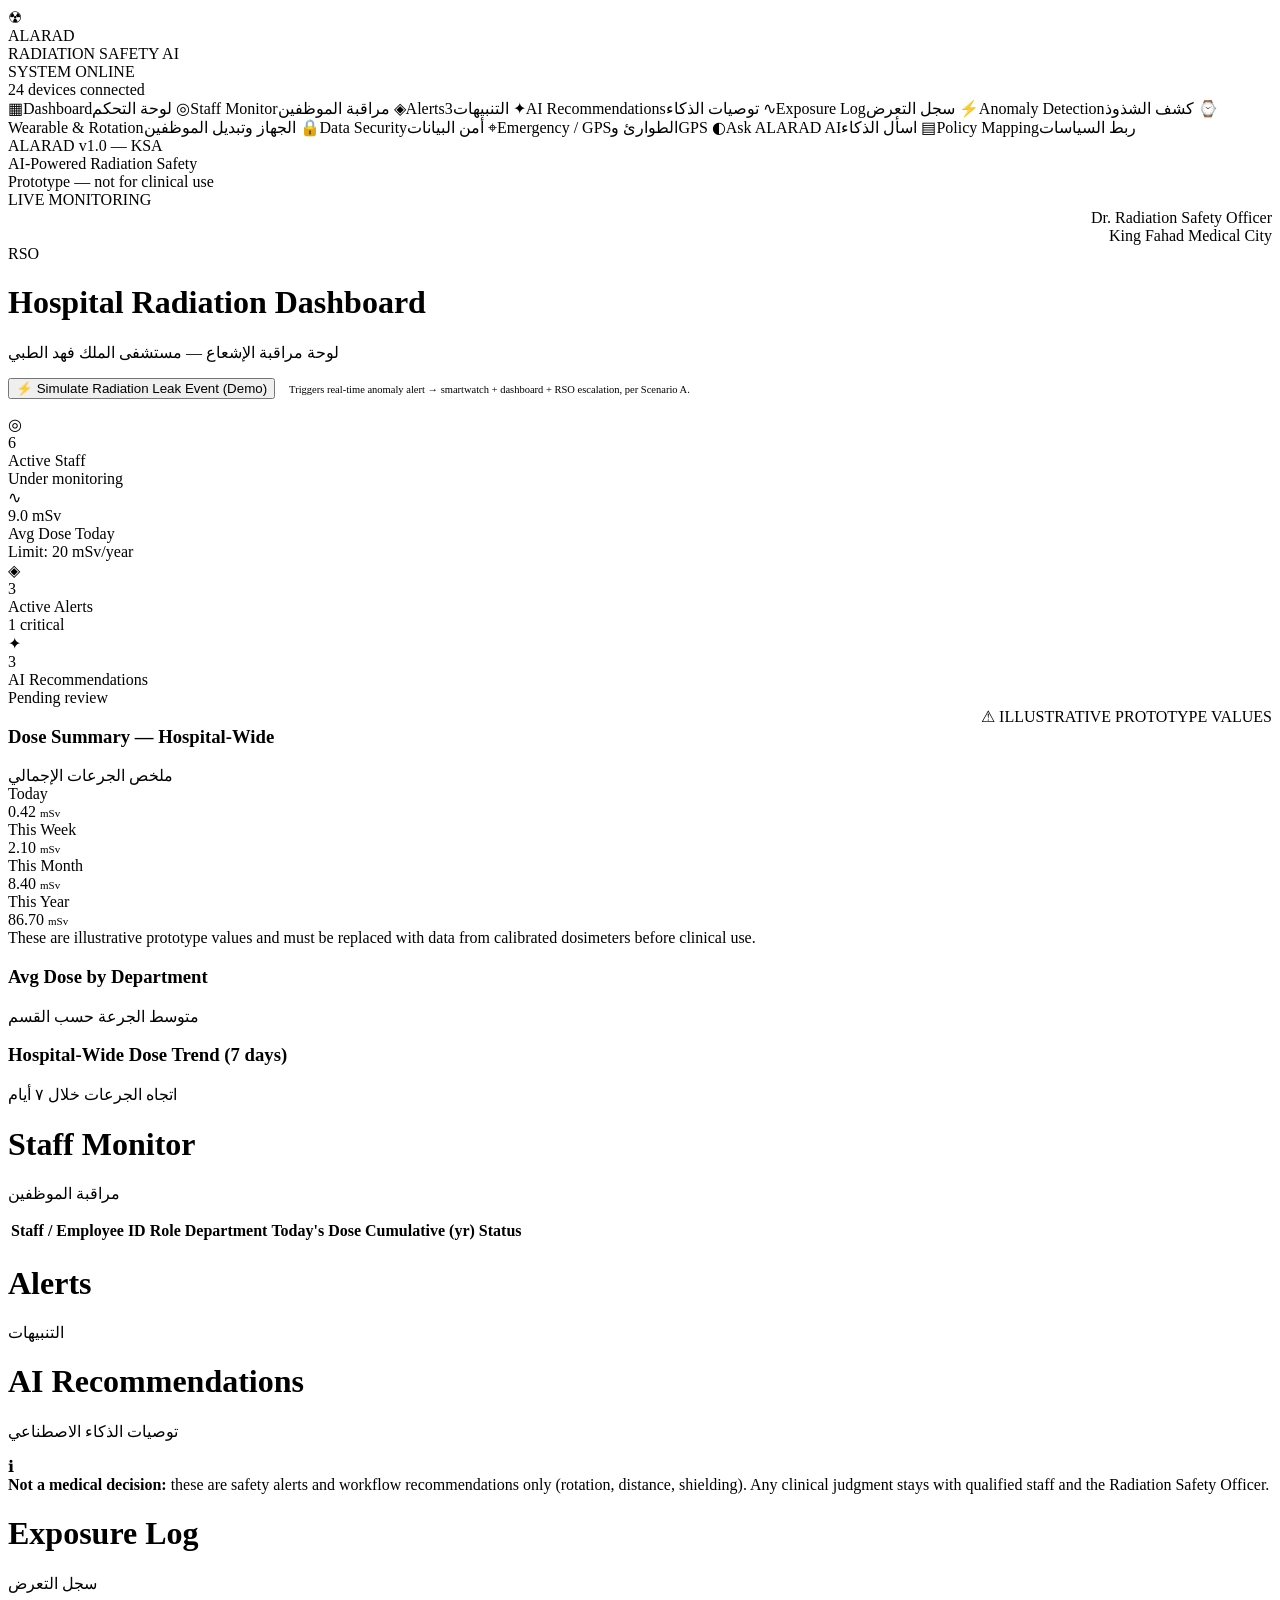
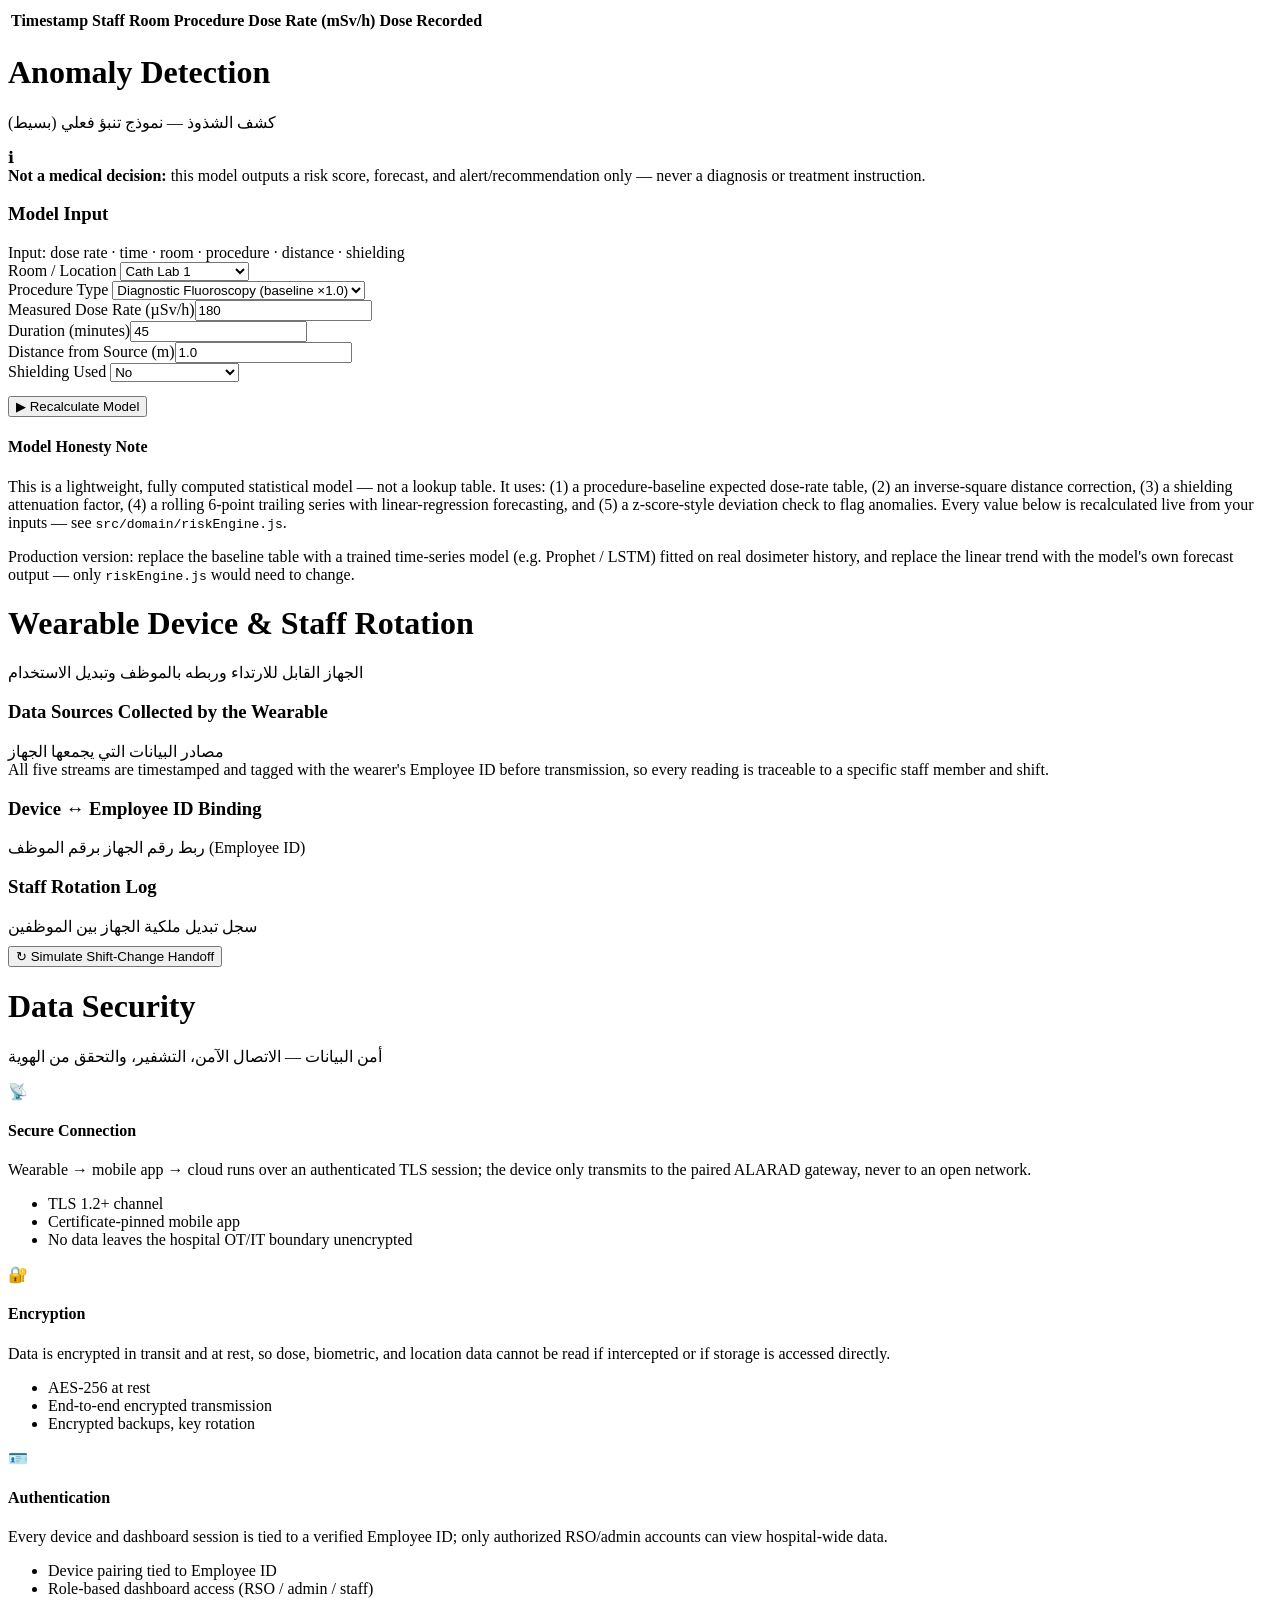
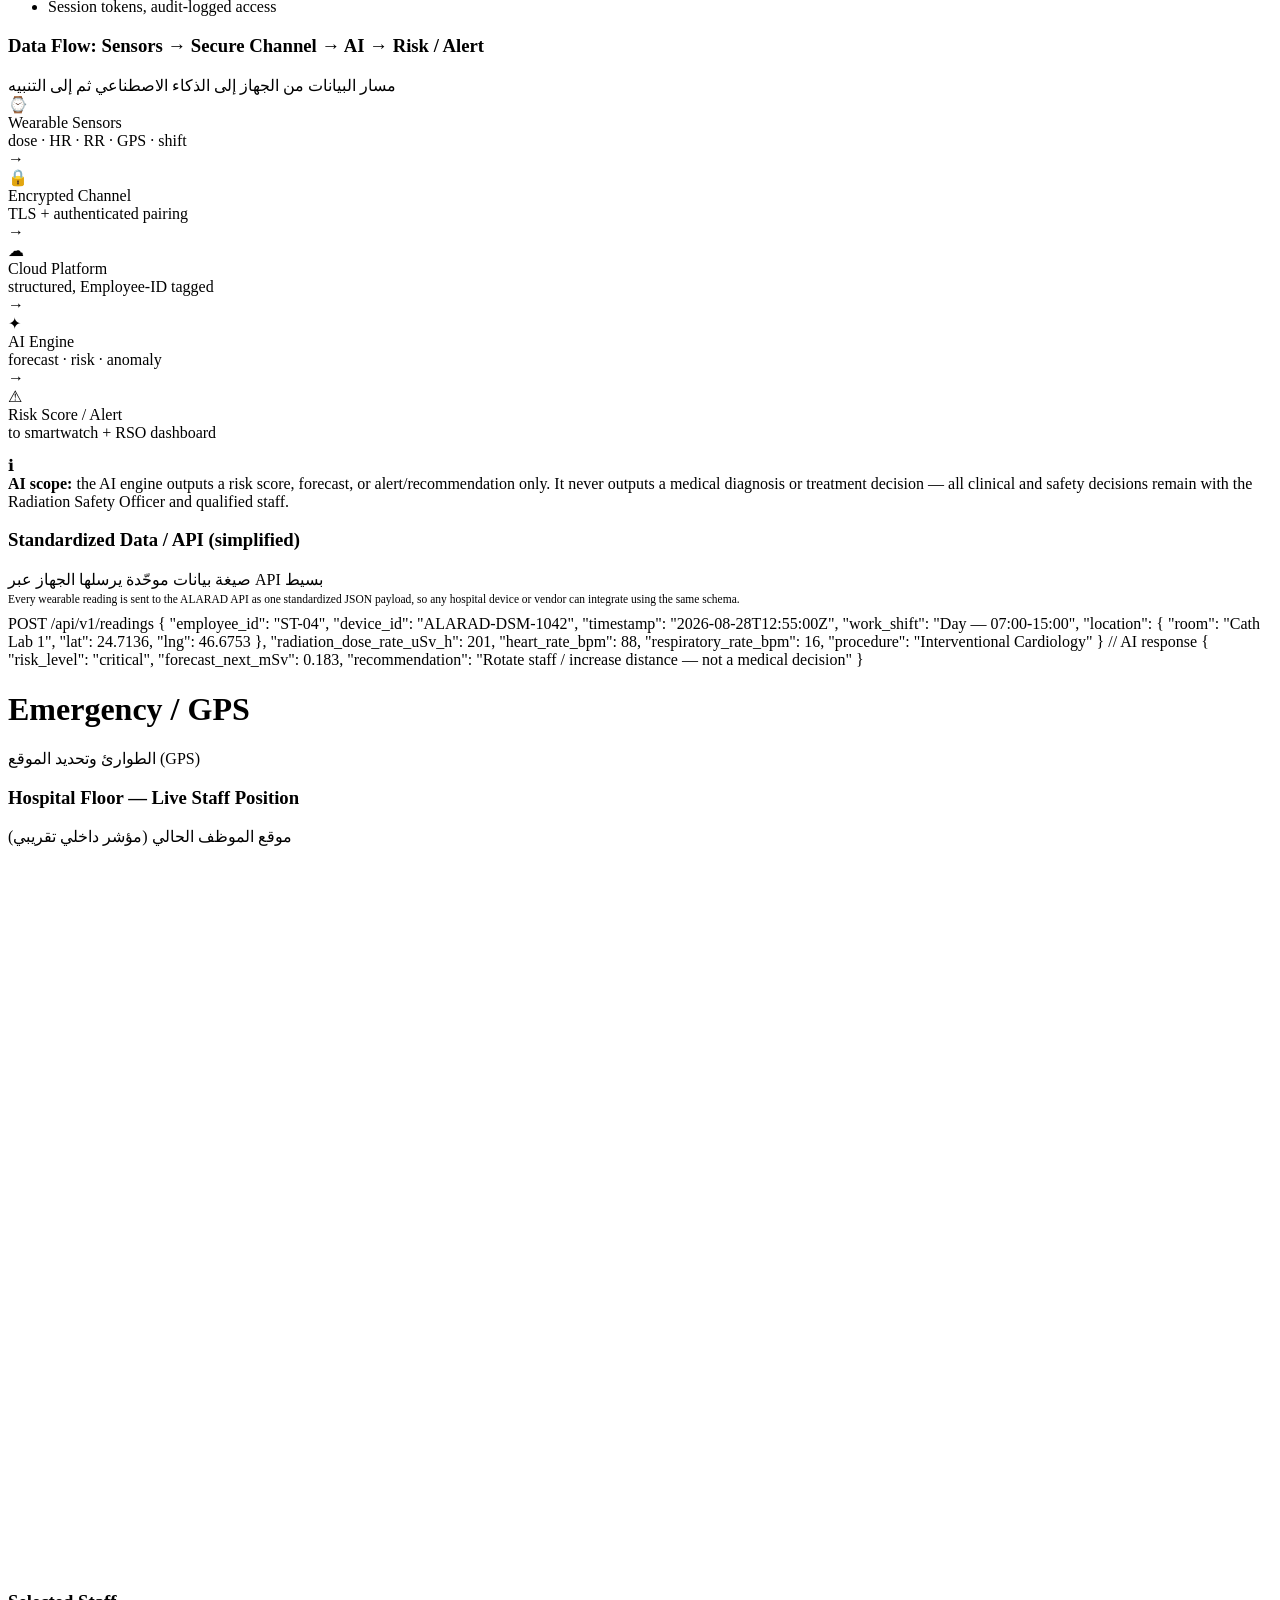
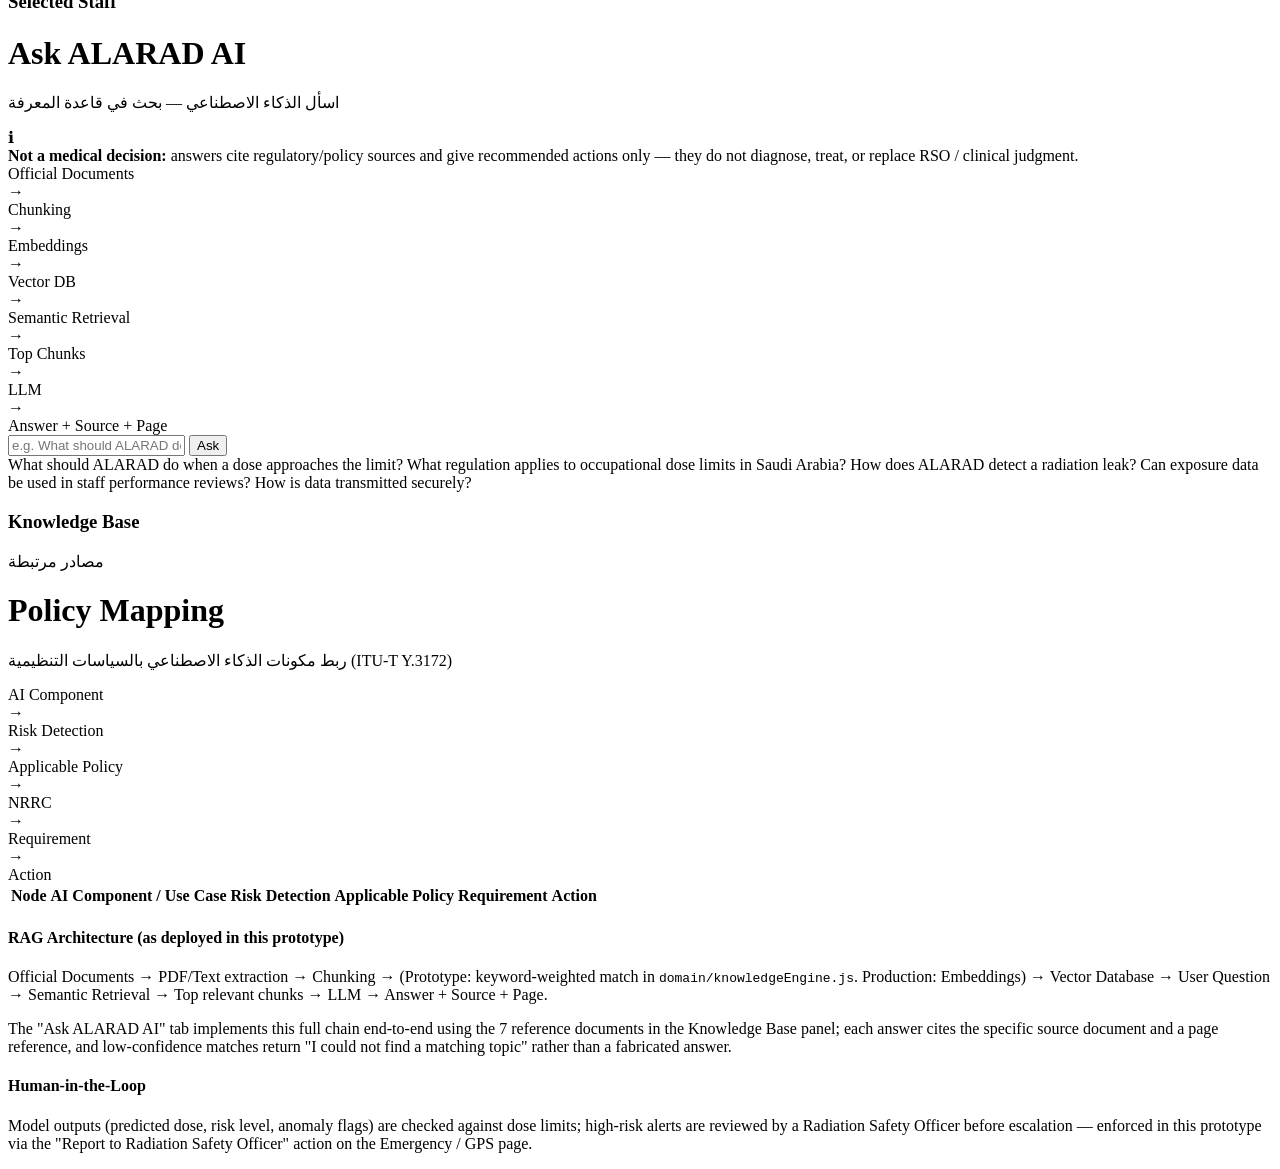
==== index.html @ c3fc40d9 "ALARAD-radiation-safety" ====
<!DOCTYPE html>
<html lang="en">
<head>
<meta charset="UTF-8">
<meta name="viewport" content="width=device-width, initial-scale=1.0">
<title>ALARAD — Radiation Safety AI</title>
<link rel="stylesheet" href="css/styles.css">
</head>
<body>

<div id="toastHost"></div>

<div class="shell">

  <!-- ================= SIDEBAR ================= -->
  <div class="sidebar">
    <div class="brand">
      <div class="brand-badge">☢</div>
      <div>
        <div class="brand-name">ALARAD</div>
        <div class="brand-sub">RADIATION SAFETY AI</div>
      </div>
    </div>

    <div class="status-pill">
      <div><span class="dot"></span><span class="lbl">SYSTEM ONLINE</span></div>
      <div class="sub">24 devices connected</div>
    </div>

    <div class="nav" id="navList">
      <a class="nav-item active" data-view="dashboard"><span class="icon">▦</span><span class="txt">Dashboard<span class="ar">لوحة التحكم</span></span></a>
      <a class="nav-item" data-view="staff"><span class="icon">◎</span><span class="txt">Staff Monitor<span class="ar">مراقبة الموظفين</span></span></a>
      <a class="nav-item" data-view="alerts"><span class="icon">◈</span><span class="txt">Alerts<span class="ar">التنبيهات</span></span><span class="nav-badge" id="alertCountBadge">3</span></a>
      <a class="nav-item" data-view="airec"><span class="icon">✦</span><span class="txt">AI Recommendations<span class="ar">توصيات الذكاء</span></span></a>
      <a class="nav-item" data-view="exposure"><span class="icon">∿</span><span class="txt">Exposure Log<span class="ar">سجل التعرض</span></span></a>
      <a class="nav-item" data-view="anomaly"><span class="icon">⚡</span><span class="txt">Anomaly Detection<span class="ar">كشف الشذوذ</span></span></a>
      <a class="nav-item" data-view="wearable"><span class="icon">⌚</span><span class="txt">Wearable & Rotation<span class="ar">الجهاز وتبديل الموظفين</span></span></a>
      <a class="nav-item" data-view="security"><span class="icon">🔒</span><span class="txt">Data Security<span class="ar">أمن البيانات</span></span></a>
      <a class="nav-item" data-view="emergency"><span class="icon">⌖</span><span class="txt">Emergency / GPS<span class="ar">الطوارئ وGPS</span></span></a>
      <a class="nav-item" data-view="askai"><span class="icon">◐</span><span class="txt">Ask ALARAD AI<span class="ar">اسأل الذكاء</span></span></a>
      <a class="nav-item" data-view="policy"><span class="icon">▤</span><span class="txt">Policy Mapping<span class="ar">ربط السياسات</span></span></a>
    </div>

    <div class="sidebar-foot">ALARAD v1.0 — KSA<br>AI-Powered Radiation Safety<br>Prototype — not for clinical use</div>
  </div>

  <!-- ================= MAIN ================= -->
  <div class="main">
    <div class="topbar">
      <div class="live-pill"><span class="bar"></span><span class="bar"></span><span class="bar"></span> LIVE MONITORING</div>
      <div class="profile">
        <div style="text-align:right;">
          <div class="name">Dr. Radiation Safety Officer</div>
          <div class="role">King Fahad Medical City</div>
        </div>
        <div class="avatar">RSO</div>
      </div>
    </div>

    <!-- ============ DASHBOARD ============ -->
    <div class="view active" id="view-dashboard">
      <h1 class="page-title">Hospital Radiation Dashboard</h1>
      <p class="page-sub ar">لوحة مراقبة الإشعاع — مستشفى الملك فهد الطبي</p>

      <div class="crit-banner" id="critBanner" style="display:none;">
        <span class="ico">⚠</span>
        <div><b id="critCount">11</b> staff at critical exposure level — <span class="ar" style="direction:rtl">حرج مستوى في موظف</span> — Immediate action required.</div>
        <div class="spacer"></div>
        <button class="btn red sm" data-action="view-all-alerts">View All</button>
      </div>

      <div style="margin-bottom:16px;">
        <button class="btn red" data-action="simulate-leak">⚡ Simulate Radiation Leak Event (Demo)</button>
        <span style="color:var(--muted2);font-size:10.5px;margin-left:10px;">Triggers real-time anomaly alert → smartwatch + dashboard + RSO escalation, per Scenario A.</span>
      </div>

      <div class="grid4">
        <div class="card kpi"><div class="icon blue">◎</div><div class="val" id="kpiStaff">6</div><div class="lbl">Active Staff</div><div class="sub">Under monitoring</div></div>
        <div class="card kpi"><div class="icon green">∿</div><div class="val" id="kpiDose">9.0 mSv</div><div class="lbl">Avg Dose Today</div><div class="sub">Limit: 20 mSv/year</div></div>
        <div class="card kpi"><div class="icon red">◈</div><div class="val" id="kpiAlerts">3</div><div class="lbl">Active Alerts</div><div class="sub" id="kpiAlertsSub">1 critical</div></div>
        <div class="card kpi"><div class="icon purple">✦</div><div class="val">3</div><div class="lbl">AI Recommendations</div><div class="sub">Pending review</div></div>
      </div>

      <div class="grid2">
        <div class="card">
          <div style="display:flex;justify-content:space-between;align-items:flex-start;">
            <div><h3>Dose Summary — Hospital-Wide</h3><div class="ar-title">ملخص الجرعات الإجمالي</div></div>
            <span class="tag-warn">⚠ ILLUSTRATIVE PROTOTYPE VALUES</span>
          </div>
          <div class="dose-row">
            <div class="dose-cell"><div class="k">Today</div><div class="v">0.42 <small style="font-size:11px;">mSv</small></div></div>
            <div class="dose-cell"><div class="k">This Week</div><div class="v">2.10 <small style="font-size:11px;">mSv</small></div></div>
            <div class="dose-cell"><div class="k">This Month</div><div class="v">8.40 <small style="font-size:11px;">mSv</small></div></div>
            <div class="dose-cell hi"><div class="k">This Year</div><div class="v">86.70 <small style="font-size:11px;">mSv</small></div></div>
          </div>
          <div class="foot-note">These are illustrative prototype values and must be replaced with data from calibrated dosimeters before clinical use.</div>
        </div>

        <div class="card">
          <h3>Avg Dose by Department</h3>
          <div class="ar-title">متوسط الجرعة حسب القسم</div>
          <div id="deptBars"></div>
        </div>
      </div>

      <div class="card" style="margin-top:14px;">
        <h3>Hospital-Wide Dose Trend (7 days)</h3>
        <div class="ar-title">اتجاه الجرعات خلال ٧ أيام</div>
        <div class="trend-wrap" id="trendBars" style="margin-bottom:14px;"></div>
      </div>
    </div>

    <!-- ============ STAFF MONITOR ============ -->
    <div class="view" id="view-staff">
      <h1 class="page-title">Staff Monitor</h1>
      <p class="page-sub ar">مراقبة الموظفين</p>
      <div class="card">
        <table>
          <thead><tr><th>Staff / Employee ID</th><th>Role</th><th>Department</th><th>Today's Dose</th><th>Cumulative (yr)</th><th>Status</th><th></th></tr></thead>
          <tbody id="staffTable"></tbody>
        </table>
      </div>
    </div>

    <!-- ============ ALERTS ============ -->
    <div class="view" id="view-alerts">
      <h1 class="page-title">Alerts</h1>
      <p class="page-sub ar">التنبيهات</p>
      <div id="alertsList"></div>
    </div>

    <!-- ============ AI RECOMMENDATIONS ============ -->
    <div class="view" id="view-airec">
      <h1 class="page-title">AI Recommendations</h1>
      <p class="page-sub ar">توصيات الذكاء الاصطناعي</p>
      <div class="ai-disclaimer"><span class="ico">ℹ</span><div><b>Not a medical decision:</b> these are safety alerts and workflow recommendations only (rotation, distance, shielding). Any clinical judgment stays with qualified staff and the Radiation Safety Officer.</div></div>
      <div id="recList"></div>
    </div>

    <!-- ============ EXPOSURE LOG ============ -->
    <div class="view" id="view-exposure">
      <h1 class="page-title">Exposure Log</h1>
      <p class="page-sub ar">سجل التعرض</p>
      <div class="card">
        <table>
          <thead><tr><th>Timestamp</th><th>Staff</th><th>Room</th><th>Procedure</th><th>Dose Rate (mSv/h)</th><th>Dose Recorded</th></tr></thead>
          <tbody id="expTable"></tbody>
        </table>
      </div>
    </div>

    <!-- ============ ANOMALY DETECTION ============ -->
    <div class="view" id="view-anomaly">
      <h1 class="page-title">Anomaly Detection</h1>
      <p class="page-sub ar">كشف الشذوذ — نموذج تنبؤ فعلي (بسيط)</p>
      <div class="ai-disclaimer"><span class="ico">ℹ</span><div><b>Not a medical decision:</b> this model outputs a risk score, forecast, and alert/recommendation only — never a diagnosis or treatment instruction.</div></div>

      <div class="grid2">
        <div class="card">
          <h3>Model Input</h3>
          <div class="ar-title">Input: dose rate · time · room · procedure · distance · shielding</div>
          <div class="form-grid">
            <div class="field"><label>Room / Location</label>
              <select id="inRoom"><option>Cath Lab 1</option><option>Cath Lab 2</option><option>Fluoroscopy Suite</option><option>Nuclear Medicine</option><option>CT Suite</option></select>
            </div>
            <div class="field"><label>Procedure Type</label>
              <select id="inProc"><option value="1.0">Diagnostic Fluoroscopy (baseline ×1.0)</option><option value="1.8">Interventional Cardiology (×1.8)</option><option value="1.4">Cath Lab Angiography (×1.4)</option><option value="0.6">Nuclear Medicine Scan (×0.6)</option></select>
            </div>
            <div class="field"><label>Measured Dose Rate (µSv/h)</label><input type="number" id="inRate" value="180" min="0"></div>
            <div class="field"><label>Duration (minutes)</label><input type="number" id="inDur" value="45" min="1"></div>
            <div class="field"><label>Distance from Source (m)</label><input type="number" id="inDist" value="1.0" min="0.2" step="0.1"></div>
            <div class="field"><label>Shielding Used</label>
              <select id="inShield"><option value="1">No</option><option value="0.4">Lead apron</option><option value="0.15">Mobile lead shield</option></select>
            </div>
          </div>
          <button class="btn solid" style="margin-top:14px;" data-action="run-anomaly">▶ Recalculate Model</button>
          <div id="anomalyResult"></div>
        </div>

        <div class="card honest-box">
          <h4>Model Honesty Note</h4>
          <p>This is a lightweight, fully computed statistical model — not a lookup table. It uses: (1) a procedure-baseline expected dose-rate table, (2) an inverse-square distance correction, (3) a shielding attenuation factor, (4) a rolling 6-point trailing series with linear-regression forecasting, and (5) a z-score-style deviation check to flag anomalies. Every value below is recalculated live from your inputs — see <code>src/domain/riskEngine.js</code>.</p>
          <p>Production version: replace the baseline table with a trained time-series model (e.g. Prophet / LSTM) fitted on real dosimeter history, and replace the linear trend with the model's own forecast output — only <code>riskEngine.js</code> would need to change.</p>
        </div>
      </div>
    </div>

    <!-- ============ WEARABLE & ROTATION ============ -->
    <div class="view" id="view-wearable">
      <h1 class="page-title">Wearable Device & Staff Rotation</h1>
      <p class="page-sub ar">الجهاز القابل للارتداء وربطه بالموظف وتبديل الاستخدام</p>

      <div class="card" style="margin-bottom:14px;">
        <h3>Data Sources Collected by the Wearable</h3>
        <div class="ar-title">مصادر البيانات التي يجمعها الجهاز</div>
        <div class="sensor-grid" id="sensorGrid"></div>
        <div class="foot-note">All five streams are timestamped and tagged with the wearer's Employee ID before transmission, so every reading is traceable to a specific staff member and shift.</div>
      </div>

      <div class="grid2">
        <div class="card">
          <h3>Device ↔ Employee ID Binding</h3>
          <div class="ar-title">ربط رقم الجهاز برقم الموظف (Employee ID)</div>
          <div id="deviceBindings"></div>
        </div>
        <div class="card">
          <h3>Staff Rotation Log</h3>
          <div class="ar-title">سجل تبديل ملكية الجهاز بين الموظفين</div>
          <div class="rotation-log" id="rotationLog"></div>
          <button class="btn sm" style="margin-top:10px;" data-action="rotate-device">↻ Simulate Shift-Change Handoff</button>
        </div>
      </div>
    </div>

    <!-- ============ DATA SECURITY ============ -->
    <div class="view" id="view-security">
      <h1 class="page-title">Data Security</h1>
      <p class="page-sub ar">أمن البيانات — الاتصال الآمن، التشفير، والتحقق من الهوية</p>

      <div class="sec-grid" style="margin-bottom:14px;">
        <div class="sec-card">
          <div class="sec-ico">📡</div>
          <h4>Secure Connection</h4>
          <p>Wearable → mobile app → cloud runs over an authenticated TLS session; the device only transmits to the paired ALARAD gateway, never to an open network.</p>
          <ul class="sec-list"><li>TLS 1.2+ channel</li><li>Certificate-pinned mobile app</li><li>No data leaves the hospital OT/IT boundary unencrypted</li></ul>
        </div>
        <div class="sec-card">
          <div class="sec-ico">🔐</div>
          <h4>Encryption</h4>
          <p>Data is encrypted in transit and at rest, so dose, biometric, and location data cannot be read if intercepted or if storage is accessed directly.</p>
          <ul class="sec-list"><li>AES-256 at rest</li><li>End-to-end encrypted transmission</li><li>Encrypted backups, key rotation</li></ul>
        </div>
        <div class="sec-card">
          <div class="sec-ico">🪪</div>
          <h4>Authentication</h4>
          <p>Every device and dashboard session is tied to a verified Employee ID; only authorized RSO/admin accounts can view hospital-wide data.</p>
          <ul class="sec-list"><li>Device pairing tied to Employee ID</li><li>Role-based dashboard access (RSO / admin / staff)</li><li>Session tokens, audit-logged access</li></ul>
        </div>
      </div>

      <div class="card" style="margin-bottom:14px;">
        <h3>Data Flow: Sensors → Secure Channel → AI → Risk / Alert</h3>
        <div class="ar-title">مسار البيانات من الجهاز إلى الذكاء الاصطناعي ثم إلى التنبيه</div>
        <div class="flow-diagram">
          <div class="flow-box"><div class="fi">⌚</div><div class="ft">Wearable Sensors</div><div class="fs">dose · HR · RR · GPS · shift</div></div>
          <div class="flow-arrow2">→</div>
          <div class="flow-box"><div class="fi">🔒</div><div class="ft">Encrypted Channel</div><div class="fs">TLS + authenticated pairing</div></div>
          <div class="flow-arrow2">→</div>
          <div class="flow-box"><div class="fi">☁</div><div class="ft">Cloud Platform</div><div class="fs">structured, Employee-ID tagged</div></div>
          <div class="flow-arrow2">→</div>
          <div class="flow-box"><div class="fi">✦</div><div class="ft">AI Engine</div><div class="fs">forecast · risk · anomaly</div></div>
          <div class="flow-arrow2">→</div>
          <div class="flow-box risk"><div class="fi">⚠</div><div class="ft">Risk Score / Alert</div><div class="fs">to smartwatch + RSO dashboard</div></div>
        </div>
        <div class="ai-disclaimer" style="margin-top:14px;">
          <span class="ico">ℹ</span>
          <div><b>AI scope:</b> the AI engine outputs a risk score, forecast, or alert/recommendation only. It never outputs a medical diagnosis or treatment decision — all clinical and safety decisions remain with the Radiation Safety Officer and qualified staff.</div>
        </div>
      </div>

      <div class="card">
        <h3>Standardized Data / API (simplified)</h3>
        <div class="ar-title">صيغة بيانات موحّدة يرسلها الجهاز عبر API بسيط</div>
        <p style="color:var(--muted);font-size:11.5px;margin:4px 0 10px;">Every wearable reading is sent to the ALARAD API as one standardized JSON payload, so any hospital device or vendor can integrate using the same schema.</p>
        <div class="code-block">POST /api/v1/readings
<span class="c">{</span>
  <span class="k">"employee_id"</span>: <span class="s">"ST-04"</span>,
  <span class="k">"device_id"</span>: <span class="s">"ALARAD-DSM-1042"</span>,
  <span class="k">"timestamp"</span>: <span class="s">"2026-08-28T12:55:00Z"</span>,
  <span class="k">"work_shift"</span>: <span class="s">"Day — 07:00-15:00"</span>,
  <span class="k">"location"</span>: <span class="c">{ "room": "Cath Lab 1", "lat": 24.7136, "lng": 46.6753 }</span>,
  <span class="k">"radiation_dose_rate_uSv_h"</span>: <span class="c">201</span>,
  <span class="k">"heart_rate_bpm"</span>: <span class="c">88</span>,
  <span class="k">"respiratory_rate_bpm"</span>: <span class="c">16</span>,
  <span class="k">"procedure"</span>: <span class="s">"Interventional Cardiology"</span>
<span class="c">}</span>

<span class="c">// AI response</span>
<span class="c">{</span>
  <span class="k">"risk_level"</span>: <span class="s">"critical"</span>,
  <span class="k">"forecast_next_mSv"</span>: <span class="c">0.183</span>,
  <span class="k">"recommendation"</span>: <span class="s">"Rotate staff / increase distance — not a medical decision"</span>
<span class="c">}</span></div>
      </div>
    </div>

    <!-- ============ EMERGENCY / GPS ============ -->
    <div class="view" id="view-emergency">
      <h1 class="page-title">Emergency / GPS</h1>
      <p class="page-sub ar">الطوارئ وتحديد الموقع (GPS)</p>

      <div class="floor-wrap">
        <div class="card">
          <h3>Hospital Floor — Live Staff Position</h3>
          <div class="ar-title">موقع الموظف الحالي (مؤشر داخلي تقريبي)</div>
          <svg id="floorMap" class="floor-map" viewBox="0 0 560 320"></svg>
        </div>
        <div class="card">
          <h3>Selected Staff</h3>
          <div class="staff-info" id="staffInfoPanel"></div>
          <div class="staff-list-mini" id="staffMiniList"></div>
        </div>
      </div>
    </div>

    <!-- ============ ASK ALARAD AI ============ -->
    <div class="view" id="view-askai">
      <h1 class="page-title">Ask ALARAD AI</h1>
      <p class="page-sub ar">اسأل الذكاء الاصطناعي — بحث في قاعدة المعرفة</p>
      <div class="ai-disclaimer"><span class="ico">ℹ</span><div><b>Not a medical decision:</b> answers cite regulatory/policy sources and give recommended actions only — they do not diagnose, treat, or replace RSO / clinical judgment.</div></div>

      <div class="pipeline" id="pipelineTrace">
        <div class="pipe-step" data-p="1">Official Documents</div><div class="pipe-arrow">→</div>
        <div class="pipe-step" data-p="2">Chunking</div><div class="pipe-arrow">→</div>
        <div class="pipe-step" data-p="3">Embeddings</div><div class="pipe-arrow">→</div>
        <div class="pipe-step" data-p="4">Vector DB</div><div class="pipe-arrow">→</div>
        <div class="pipe-step" data-p="5">Semantic Retrieval</div><div class="pipe-arrow">→</div>
        <div class="pipe-step" data-p="6">Top Chunks</div><div class="pipe-arrow">→</div>
        <div class="pipe-step" data-p="7">LLM</div><div class="pipe-arrow">→</div>
        <div class="pipe-step" data-p="8">Answer + Source + Page</div>
      </div>

      <div class="chat-wrap">
        <div class="card">
          <div class="qbox">
            <input id="aiQuestion" placeholder="e.g. What should ALARAD do when an occupational dose approaches the applicable limit?">
            <button class="btn solid" data-action="ask-ai">Ask</button>
          </div>
          <div class="chips">
            <span class="chip" data-action="ask-preset">What should ALARAD do when a dose approaches the limit?</span>
            <span class="chip" data-action="ask-preset">What regulation applies to occupational dose limits in Saudi Arabia?</span>
            <span class="chip" data-action="ask-preset">How does ALARAD detect a radiation leak?</span>
            <span class="chip" data-action="ask-preset">Can exposure data be used in staff performance reviews?</span>
            <span class="chip" data-action="ask-preset">How is data transmitted securely?</span>
          </div>
          <div id="aiAnswerArea"></div>
        </div>

        <div class="card">
          <h3>Knowledge Base</h3>
          <div class="ar-title">مصادر مرتبطة</div>
          <div class="kb-list" id="kbList"></div>
        </div>
      </div>
    </div>

    <!-- ============ POLICY MAPPING ============ -->
    <div class="view" id="view-policy">
      <h1 class="page-title">Policy Mapping</h1>
      <p class="page-sub ar">ربط مكونات الذكاء الاصطناعي بالسياسات التنظيمية (ITU-T Y.3172)</p>

      <div class="card" style="margin-bottom:16px;">
        <div class="flowbar">
          <div class="flow-node hl">AI Component</div><div class="flow-sep">→</div>
          <div class="flow-node">Risk Detection</div><div class="flow-sep">→</div>
          <div class="flow-node">Applicable Policy</div><div class="flow-sep">→</div>
          <div class="flow-node">NRRC</div><div class="flow-sep">→</div>
          <div class="flow-node">Requirement</div><div class="flow-sep">→</div>
          <div class="flow-node">Action</div>
        </div>
        <table>
          <thead><tr><th>Node</th><th>AI Component / Use Case</th><th>Risk Detection</th><th>Applicable Policy</th><th>Requirement</th><th>Action</th></tr></thead>
          <tbody id="policyTable"></tbody>
        </table>
      </div>

      <div class="two-col-note">
        <div class="card honest-box">
          <h4>RAG Architecture (as deployed in this prototype)</h4>
          <p>Official Documents → PDF/Text extraction → Chunking → (Prototype: keyword-weighted match in <code>domain/knowledgeEngine.js</code>. Production: Embeddings) → Vector Database → User Question → Semantic Retrieval → Top relevant chunks → LLM → Answer + Source + Page.</p>
          <p>The "Ask ALARAD AI" tab implements this full chain end-to-end using the 7 reference documents in the Knowledge Base panel; each answer cites the specific source document and a page reference, and low-confidence matches return "I could not find a matching topic" rather than a fabricated answer.</p>
        </div>
        <div class="card honest-box">
          <h4>Human-in-the-Loop</h4>
          <p>Model outputs (predicted dose, risk level, anomaly flags) are checked against dose limits; high-risk alerts are reviewed by a Radiation Safety Officer before escalation — enforced in this prototype via the "Report to Radiation Safety Officer" action on the Emergency / GPS page.</p>
        </div>
      </div>
    </div>

  </div>
</div>

<script type="module" src="src/presentation/main.js"></script>
</body>
</html>
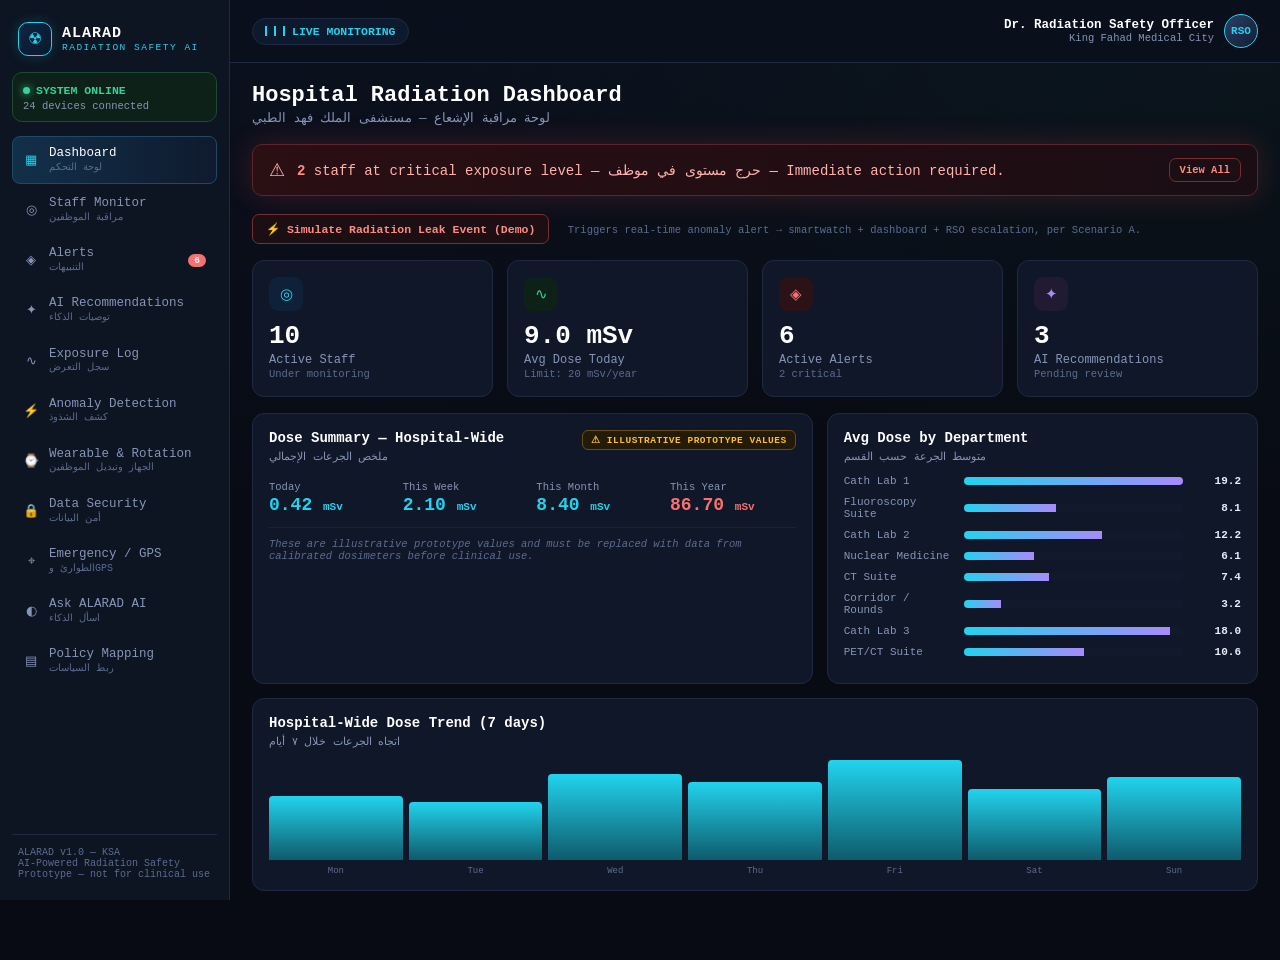
==== commit b16502ef: "Sync prototype roster and dashboard logic with approved version Bring the modular codebase in line w" ====
--- a/index.html
+++ b/index.html
@@ -64,7 +64,7 @@
 
       <div class="crit-banner" id="critBanner" style="display:none;">
         <span class="ico">⚠</span>
-        <div><b id="critCount">11</b> staff at critical exposure level — <span class="ar" style="direction:rtl">حرج مستوى في موظف</span> — Immediate action required.</div>
+        <div><b id="critCount">0</b> staff at critical exposure level — <span class="ar" style="direction:rtl">حرج مستوى في موظف</span> — Immediate action required.</div>
         <div class="spacer"></div>
         <button class="btn red sm" data-action="view-all-alerts">View All</button>
       </div>
@@ -75,7 +75,7 @@
       </div>
 
       <div class="grid4">
-        <div class="card kpi"><div class="icon blue">◎</div><div class="val" id="kpiStaff">6</div><div class="lbl">Active Staff</div><div class="sub">Under monitoring</div></div>
+        <div class="card kpi"><div class="icon blue">◎</div><div class="val" id="kpiStaff">–</div><div class="lbl">Active Staff</div><div class="sub">Under monitoring</div></div>
         <div class="card kpi"><div class="icon green">∿</div><div class="val" id="kpiDose">9.0 mSv</div><div class="lbl">Avg Dose Today</div><div class="sub">Limit: 20 mSv/year</div></div>
         <div class="card kpi"><div class="icon red">◈</div><div class="val" id="kpiAlerts">3</div><div class="lbl">Active Alerts</div><div class="sub" id="kpiAlertsSub">1 critical</div></div>
         <div class="card kpi"><div class="icon purple">✦</div><div class="val">3</div><div class="lbl">AI Recommendations</div><div class="sub">Pending review</div></div>
@@ -161,7 +161,7 @@
           <div class="ar-title">Input: dose rate · time · room · procedure · distance · shielding</div>
           <div class="form-grid">
             <div class="field"><label>Room / Location</label>
-              <select id="inRoom"><option>Cath Lab 1</option><option>Cath Lab 2</option><option>Fluoroscopy Suite</option><option>Nuclear Medicine</option><option>CT Suite</option></select>
+              <select id="inRoom"><option>Cath Lab 1</option><option>Cath Lab 2</option><option>Cath Lab 3</option><option>Fluoroscopy Suite</option><option>Nuclear Medicine</option><option>PET/CT Suite</option><option>CT Suite</option></select>
             </div>
             <div class="field"><label>Procedure Type</label>
               <select id="inProc"><option value="1.0">Diagnostic Fluoroscopy (baseline ×1.0)</option><option value="1.8">Interventional Cardiology (×1.8)</option><option value="1.4">Cath Lab Angiography (×1.4)</option><option value="0.6">Nuclear Medicine Scan (×0.6)</option></select>
--- a/css/styles.css
+++ b/css/styles.css
@@ -0,0 +1,383 @@
+@import url('https://fonts.googleapis.com/css2?family=JetBrains+Mono:wght@400;500;600;700;800&family=Tajawal:wght@400;500;700&display=swap');
+
+:root{
+  --bg:#080b14;
+  --bg2:#0c1120;
+  --panel:#101728;
+  --panel2:#0d1422;
+  --border:#1f2a42;
+  --border-soft:#182238;
+  --cyan:#22d3ee;
+  --green:#34d399;
+  --red:#f87171;
+  --red-glow:#ef444433;
+  --amber:#fbbf24;
+  --purple:#a78bfa;
+  --text:#e7edf9;
+  --muted:#8695b7;
+  --muted2:#5c6c8f;
+  --mono:'JetBrains Mono', ui-monospace, monospace;
+  --ar:'Tajawal', var(--mono);
+}
+*{box-sizing:border-box;}
+html,body{margin:0;padding:0;}
+body{
+  background:
+    radial-gradient(1200px 600px at 15% -10%, #14213a55, transparent),
+    radial-gradient(900px 500px at 100% 0%, #0f2a2c55, transparent),
+    var(--bg);
+  color:var(--text);
+  font-family:var(--mono);
+  font-size:14px;
+  min-height:100vh;
+}
+.ar{font-family:var(--ar);}
+::selection{background:var(--cyan);color:#001018;}
+a{color:var(--cyan);}
+button{font-family:inherit;cursor:pointer;}
+
+/* ===== Shell ===== */
+.shell{display:flex;min-height:100vh;}
+
+/* ===== Sidebar ===== */
+.sidebar{
+  width:230px;flex:none;
+  background:var(--panel2);
+  border-right:1px solid var(--border);
+  display:flex;flex-direction:column;
+  padding:16px 12px;
+  position:sticky;top:0;height:100vh;overflow-y:auto;
+}
+.brand{display:flex;align-items:center;gap:10px;padding:6px 6px 16px;}
+.brand-badge{
+  width:34px;height:34px;border-radius:10px;
+  background:linear-gradient(135deg,#0e2540,#0a1930);
+  border:1px solid var(--cyan);
+  display:flex;align-items:center;justify-content:center;
+  color:var(--cyan);font-size:16px;
+  box-shadow:0 0 14px #22d3ee33;
+}
+.brand-name{font-weight:800;letter-spacing:1px;font-size:15px;color:#fff;}
+.brand-sub{font-size:9.5px;color:var(--cyan);letter-spacing:1.5px;}
+.status-pill{
+  background:#0d2118;border:1px solid #1c4a33;border-radius:10px;
+  padding:9px 10px;margin-bottom:14px;
+}
+.status-pill .dot{width:7px;height:7px;border-radius:50%;background:var(--green);display:inline-block;box-shadow:0 0 8px var(--green);margin-right:6px;animation:pulse 2s infinite;}
+.status-pill .lbl{color:var(--green);font-weight:700;font-size:11.5px;}
+.status-pill .sub{color:var(--muted);font-size:10.5px;margin-top:2px;}
+@keyframes pulse{0%,100%{opacity:1;}50%{opacity:.35;}}
+
+.nav{display:flex;flex-direction:column;gap:2px;flex:1;}
+.nav-item{
+  display:flex;align-items:center;gap:10px;
+  padding:9px 10px;border-radius:8px;
+  color:var(--muted);text-decoration:none;
+  border:1px solid transparent;
+  font-size:12.5px;
+  transition:.15s;position:relative;
+}
+.nav-item .icon{width:16px;text-align:center;font-size:13px;}
+.nav-item .txt{display:flex;flex-direction:column;line-height:1.25;}
+.nav-item .txt .ar{font-size:10px;color:var(--muted2);}
+.nav-item:hover{background:#0f1a2e;color:var(--text);}
+.nav-item.active{
+  background:linear-gradient(90deg,#123049,#0f1a2e);
+  border-color:#1e4a6a;color:#fff;
+}
+.nav-item.active .icon{color:var(--cyan);}
+.nav-badge{
+  margin-left:auto;background:var(--red);color:#fff;
+  font-size:9.5px;font-weight:700;border-radius:8px;
+  padding:1px 6px;
+}
+.sidebar-foot{padding:12px 6px 4px;color:var(--muted2);font-size:10px;border-top:1px solid var(--border);margin-top:8px;}
+
+/* ===== Main ===== */
+.main{flex:1;min-width:0;display:flex;flex-direction:column;}
+.topbar{
+  display:flex;align-items:center;justify-content:space-between;
+  padding:14px 22px;border-bottom:1px solid var(--border);
+  background:#0a0f1cdd;backdrop-filter:blur(6px);
+  position:sticky;top:0;z-index:20;
+}
+.live-pill{
+  display:flex;align-items:center;gap:7px;
+  background:#0d1a2e;border:1px solid var(--border);
+  padding:6px 12px;border-radius:20px;color:var(--cyan);font-size:11.5px;font-weight:600;
+}
+.live-pill .bar{width:2px;height:10px;background:var(--cyan);display:inline-block;animation:eq 1s infinite ease-in-out;}
+.live-pill .bar:nth-child(2){animation-delay:.2s;}
+.live-pill .bar:nth-child(3){animation-delay:.4s;}
+@keyframes eq{0%,100%{height:5px;}50%{height:12px;}}
+.profile{display:flex;align-items:center;gap:10px;}
+.profile .name{font-size:12.5px;font-weight:700;color:#fff;}
+.profile .role{font-size:10.5px;color:var(--muted);}
+.profile .avatar{
+  width:34px;height:34px;border-radius:50%;
+  background:linear-gradient(135deg,#2b3f66,#141d33);
+  border:1px solid var(--cyan);
+  display:flex;align-items:center;justify-content:center;font-size:11px;font-weight:700;color:var(--cyan);
+}
+
+.view{display:none;padding:20px 22px 60px;animation:fade .25s ease;}
+.view.active{display:block;}
+@keyframes fade{from{opacity:0;transform:translateY(4px);}to{opacity:1;transform:none;}}
+
+.page-title{font-size:22px;font-weight:800;color:#fff;margin:0 0 2px;}
+.page-sub{color:var(--muted);font-size:12.5px;margin:0 0 18px;}
+
+/* ===== Alert banner ===== */
+.crit-banner{
+  display:flex;align-items:center;gap:12px;
+  background:linear-gradient(90deg,#2a0f13,#1a0d14);
+  border:1px solid #5c2430;color:#ffb3ae;
+  padding:13px 16px;border-radius:10px;margin-bottom:18px;
+  box-shadow:0 0 30px var(--red-glow);
+}
+.crit-banner .ico{font-size:18px;}
+.crit-banner b{color:#ff8a83;}
+.crit-banner .spacer{flex:1;}
+.btn{
+  border:1px solid var(--border);background:#101a2e;color:var(--text);
+  padding:7px 13px;border-radius:7px;font-size:11.5px;font-weight:600;
+}
+.btn:hover{border-color:var(--cyan);color:var(--cyan);}
+.btn.red{border-color:#7a2e33;color:#ff8a83;background:#1c0f13;}
+.btn.red:hover{background:#2a1216;}
+.btn.solid{background:var(--cyan);color:#001018;border-color:var(--cyan);}
+.btn.solid:hover{filter:brightness(1.1);}
+.btn.green{background:var(--green);color:#001a10;border-color:var(--green);}
+.btn.ghost{background:transparent;}
+.btn.sm{padding:5px 10px;font-size:10.5px;}
+
+/* ===== Grid / cards ===== */
+.grid4{display:grid;grid-template-columns:repeat(4,1fr);gap:14px;margin-bottom:16px;}
+.grid2{display:grid;grid-template-columns:1.3fr 1fr;gap:14px;}
+@media(max-width:1100px){.grid4{grid-template-columns:repeat(2,1fr);}.grid2{grid-template-columns:1fr;}}
+.card{
+  background:var(--panel);border:1px solid var(--border);
+  border-radius:12px;padding:16px;
+}
+.kpi .icon{
+  width:34px;height:34px;border-radius:9px;display:flex;align-items:center;justify-content:center;
+  font-size:15px;margin-bottom:10px;
+}
+.kpi .val{font-size:26px;font-weight:800;color:#fff;}
+.kpi .lbl{font-size:12px;color:var(--muted);margin-top:2px;}
+.kpi .sub{font-size:10.5px;color:var(--muted2);margin-top:1px;}
+.icon.blue{background:#0e2138;color:var(--cyan);}
+.icon.green{background:#0d2118;color:var(--green);}
+.icon.red{background:#2a1216;color:var(--red);}
+.icon.purple{background:#201a33;color:var(--purple);}
+
+.card h3{margin:0 0 4px;font-size:14px;color:#fff;}
+.card .ar-title{font-size:11px;color:var(--muted);margin-bottom:12px;}
+.tag-warn{
+  background:#241a08;border:1px solid #6a4d13;color:var(--amber);
+  font-size:9.5px;font-weight:700;padding:3px 8px;border-radius:6px;letter-spacing:.5px;
+}
+.dose-row{display:flex;justify-content:space-between;gap:8px;margin-top:6px;}
+.dose-cell{flex:1;}
+.dose-cell .k{font-size:10.5px;color:var(--muted);}
+.dose-cell .v{font-size:18px;font-weight:800;color:var(--cyan);margin-top:2px;}
+.dose-cell.hi .v{color:var(--red);}
+.foot-note{font-size:10.5px;color:var(--muted2);font-style:italic;margin-top:12px;border-top:1px solid var(--border-soft);padding-top:10px;}
+
+/* trend viz */
+.trend-wrap{display:flex;align-items:flex-end;gap:6px;height:100px;margin-top:6px;}
+.trend-bar{flex:1;background:linear-gradient(180deg,#22d3ee,#0e5b6b);border-radius:4px 4px 0 0;position:relative;min-height:4px;}
+.trend-bar span{position:absolute;bottom:-16px;left:0;right:0;text-align:center;font-size:9px;color:var(--muted2);}
+.dept-row{display:flex;align-items:center;gap:10px;margin-bottom:9px;}
+.dept-row .name{width:110px;font-size:11px;color:var(--muted);flex:none;}
+.dept-bar-bg{flex:1;height:8px;background:#111a2c;border-radius:5px;overflow:hidden;}
+.dept-bar{height:100%;background:linear-gradient(90deg,#22d3ee,#a78bfa);}
+.dept-row .num{width:48px;text-align:right;font-size:11px;color:var(--text);font-weight:700;}
+
+/* tables */
+table{width:100%;border-collapse:collapse;font-size:12px;}
+th{text-align:left;color:var(--muted);font-weight:600;font-size:10.5px;text-transform:uppercase;letter-spacing:.5px;padding:8px 10px;border-bottom:1px solid var(--border);}
+td{padding:10px;border-bottom:1px solid var(--border-soft);color:var(--text);}
+tr:hover td{background:#0d1526;}
+.badge{padding:3px 9px;border-radius:20px;font-size:10px;font-weight:700;letter-spacing:.3px;display:inline-block;}
+.badge.normal{background:#0d2118;color:var(--green);border:1px solid #1c4a33;}
+.badge.elevated{background:#241a08;color:var(--amber);border:1px solid #6a4d13;}
+.badge.critical{background:#2a1216;color:var(--red);border:1px solid #6a2530;}
+
+/* Alerts list */
+.alert-item{display:flex;gap:12px;padding:13px;border:1px solid var(--border);border-radius:10px;margin-bottom:10px;background:var(--panel);}
+.alert-item.critical{border-color:#5c2430;background:#180d10;}
+.alert-item .dot2{width:9px;height:9px;border-radius:50%;margin-top:4px;flex:none;}
+.alert-item.critical .dot2{background:var(--red);box-shadow:0 0 8px var(--red);}
+.alert-item.warning .dot2{background:var(--amber);}
+.alert-item.info .dot2{background:var(--cyan);}
+.alert-item .body{flex:1;}
+.alert-item .title{font-weight:700;color:#fff;font-size:12.5px;}
+.alert-item .meta{font-size:10.5px;color:var(--muted);margin-top:2px;}
+.alert-item .actions{display:flex;gap:6px;margin-top:8px;}
+
+/* toast */
+#toastHost{position:fixed;top:16px;right:16px;z-index:999;display:flex;flex-direction:column;gap:10px;max-width:320px;}
+.toast{
+  background:#0e1626;border:1px solid var(--cyan);border-radius:10px;padding:12px 14px;
+  box-shadow:0 8px 30px #000a, 0 0 20px #22d3ee2e;
+  animation:slidein .25s ease;font-size:12px;
+}
+.toast.crit{border-color:var(--red);box-shadow:0 8px 30px #000a,0 0 20px #f8717133;}
+.toast .t-title{font-weight:800;color:#fff;font-size:12px;margin-bottom:2px;}
+.toast .t-body{color:var(--muted);font-size:11px;}
+@keyframes slidein{from{opacity:0;transform:translateX(20px);}to{opacity:1;transform:none;}}
+
+/* Emergency / GPS */
+.floor-wrap{display:grid;grid-template-columns:1.4fr 1fr;gap:14px;}
+@media(max-width:1000px){.floor-wrap{grid-template-columns:1fr;}}
+.floor-map{width:100%;height:auto;background:#0a1020;border-radius:10px;border:1px solid var(--border);}
+.room-lbl{fill:var(--muted2);font-size:9px;font-family:var(--mono);}
+.room-rect{fill:#0d1526;stroke:#1c2740;stroke-width:1;}
+.staff-dot{cursor:pointer;}
+.staff-dot circle{transition:.15s;}
+.staff-dot:hover circle{r:8;}
+.staff-info{margin-top:10px;}
+.staff-list-mini{display:flex;flex-direction:column;gap:8px;margin-top:10px;}
+.staff-mini-row{
+  display:flex;align-items:center;gap:8px;padding:8px 10px;border:1px solid var(--border);border-radius:8px;cursor:pointer;
+}
+.staff-mini-row:hover{border-color:var(--cyan);}
+.staff-mini-row.sel{border-color:var(--cyan);background:#0d1a2c;}
+.staff-mini-row .sdot{width:8px;height:8px;border-radius:50%;flex:none;}
+.staff-mini-row .sname{font-size:11.5px;font-weight:700;color:#fff;flex:1;}
+.staff-mini-row .sroom{font-size:10px;color:var(--muted);}
+
+/* Ask AI */
+.chat-wrap{display:grid;grid-template-columns:1fr 260px;gap:14px;}
+@media(max-width:1000px){.chat-wrap{grid-template-columns:1fr;}}
+.pipeline{display:flex;flex-wrap:wrap;gap:6px;margin-bottom:16px;}
+.pipe-step{
+  background:#0d1526;border:1px solid var(--border);border-radius:7px;
+  padding:6px 10px;font-size:10px;color:var(--muted2);display:flex;align-items:center;gap:6px;
+}
+.pipe-step.lit{border-color:var(--cyan);color:var(--cyan);background:#0e2233;box-shadow:0 0 10px #22d3ee22;}
+.pipe-arrow{color:var(--muted2);font-size:11px;align-self:center;}
+.qbox{display:flex;gap:8px;}
+.qbox input{
+  flex:1;background:#0a1020;border:1px solid var(--border);border-radius:8px;color:var(--text);
+  padding:12px 14px;font-family:var(--mono);font-size:13px;
+}
+.qbox input:focus{outline:none;border-color:var(--cyan);}
+.chips{display:flex;flex-wrap:wrap;gap:7px;margin:12px 0 4px;}
+.chip{
+  background:#0d1526;border:1px solid var(--border);color:var(--muted);
+  padding:6px 11px;border-radius:16px;font-size:10.5px;
+}
+.chip:hover{border-color:var(--cyan);color:var(--cyan);}
+.answer-card{margin-top:16px;}
+.answer-card .ai-lbl{color:var(--cyan);font-weight:800;font-size:11px;letter-spacing:.5px;margin-bottom:6px;}
+.answer-card .ai-text{color:var(--text);font-size:13px;line-height:1.6;margin-bottom:14px;}
+.meta-grid{display:grid;grid-template-columns:1fr 1fr;gap:10px;}
+.meta-box{background:#0a1020;border:1px solid var(--border-soft);border-radius:8px;padding:10px 12px;}
+.meta-box .k{font-size:9.5px;color:var(--muted2);text-transform:uppercase;letter-spacing:.5px;margin-bottom:3px;}
+.meta-box .v{font-size:12px;color:var(--text);font-weight:600;}
+.meta-box.action .v{color:var(--amber);}
+.meta-box a.v{color:var(--cyan);text-decoration:none;}
+.meta-box a.v:hover{text-decoration:underline;}
+.kb-list{display:flex;flex-direction:column;gap:7px;margin-top:8px;}
+.kb-tag{font-size:10.5px;color:var(--muted);padding:6px 8px;border:1px solid var(--border-soft);border-radius:6px;}
+
+/* Anomaly detection form */
+.form-grid{display:grid;grid-template-columns:1fr 1fr;gap:12px;}
+.field label{display:block;font-size:10.5px;color:var(--muted);margin-bottom:5px;}
+.field select,.field input[type=number]{
+  width:100%;background:#0a1020;border:1px solid var(--border);border-radius:7px;color:var(--text);
+  padding:9px 10px;font-family:var(--mono);font-size:12.5px;
+}
+.field select:focus,.field input:focus{outline:none;border-color:var(--cyan);}
+.result-box{margin-top:16px;padding:14px;border-radius:10px;border:1px solid var(--border);background:#0a1020;}
+.result-box.risk-low{border-color:#1c4a33;}
+.result-box.risk-med{border-color:#6a4d13;}
+.result-box.risk-high{border-color:#6a2530;}
+.risk-badge{display:inline-block;padding:4px 12px;border-radius:20px;font-weight:800;font-size:11px;letter-spacing:.5px;}
+.risk-badge.low{background:#0d2118;color:var(--green);}
+.risk-badge.med{background:#241a08;color:var(--amber);}
+.risk-badge.high{background:#2a1216;color:var(--red);}
+.calc-line{font-size:11px;color:var(--muted);margin:4px 0;font-family:var(--mono);}
+.calc-line b{color:var(--text);}
+.spark{margin-top:10px;}
+
+/* policy mapping */
+.flowbar{display:flex;align-items:center;gap:8px;flex-wrap:wrap;margin-bottom:20px;}
+.flow-node{
+  background:#0d1526;border:1px solid var(--border);border-radius:8px;padding:9px 13px;font-size:11px;color:var(--text);font-weight:700;
+}
+.flow-node.hl{border-color:var(--cyan);color:var(--cyan);}
+.flow-sep{color:var(--muted2);}
+.node-code{
+  display:inline-block;width:26px;height:26px;border-radius:6px;background:#0e2138;color:var(--cyan);
+  text-align:center;line-height:26px;font-weight:800;font-size:11px;margin-right:8px;
+}
+
+.two-col-note{display:grid;grid-template-columns:1fr 1fr;gap:14px;margin-top:18px;}
+@media(max-width:1000px){.two-col-note{grid-template-columns:1fr;}}
+.honest-box{border-left:3px solid var(--purple);}
+.honest-box h4{margin:0 0 8px;color:var(--purple);font-size:12.5px;}
+.honest-box p{font-size:11.5px;color:var(--muted);line-height:1.6;margin:0 0 8px;}
+
+.rtl{direction:rtl;text-align:right;}
+
+/* ===== AI disclaimer ===== */
+.ai-disclaimer{
+  display:flex;gap:10px;align-items:flex-start;
+  background:#0d1a2e;border:1px solid #2a3a5c;border-left:3px solid var(--cyan);
+  border-radius:8px;padding:11px 14px;margin-bottom:16px;font-size:11.5px;color:var(--muted);
+}
+.ai-disclaimer b{color:var(--cyan);}
+.ai-disclaimer .ico{font-size:15px;flex:none;}
+
+/* ===== Wearable / sensors ===== */
+.sensor-grid{display:grid;grid-template-columns:repeat(5,1fr);gap:10px;margin:10px 0 4px;}
+@media(max-width:1100px){.sensor-grid{grid-template-columns:repeat(2,1fr);}}
+.sensor-card{background:#0a1020;border:1px solid var(--border);border-radius:9px;padding:11px;text-align:center;}
+.sensor-card .sic{font-size:18px;margin-bottom:4px;}
+.sensor-card .sname{font-size:10.5px;color:var(--muted);}
+.sensor-card .sval{font-size:15px;font-weight:800;color:#fff;margin-top:3px;}
+.sensor-card .sunit{font-size:9.5px;color:var(--muted2);}
+
+.device-row{display:flex;align-items:center;gap:10px;padding:10px;border:1px solid var(--border);border-radius:9px;margin-bottom:8px;}
+.device-row .did{font-family:var(--mono);font-size:11px;color:var(--cyan);font-weight:700;width:110px;flex:none;}
+.device-row .arrow{color:var(--muted2);}
+.device-row .who{flex:1;font-size:12px;color:#fff;font-weight:700;}
+.device-row .since{font-size:10px;color:var(--muted2);}
+
+.rotation-log{display:flex;flex-direction:column;gap:0;margin-top:6px;}
+.rotation-item{display:flex;gap:12px;padding:10px 0;border-bottom:1px solid var(--border-soft);font-size:11.5px;}
+.rotation-item:last-child{border-bottom:none;}
+.rotation-item .time{width:70px;flex:none;color:var(--muted2);}
+.rotation-item .txt{color:var(--text);}
+.rotation-item .txt b{color:#fff;}
+
+/* ===== Security ===== */
+.sec-grid{display:grid;grid-template-columns:repeat(3,1fr);gap:14px;}
+@media(max-width:900px){.sec-grid{grid-template-columns:1fr;}}
+.sec-card{background:var(--panel);border:1px solid var(--border);border-radius:12px;padding:16px;}
+.sec-card .sec-ico{width:36px;height:36px;border-radius:9px;background:#0e2138;color:var(--cyan);display:flex;align-items:center;justify-content:center;font-size:16px;margin-bottom:10px;}
+.sec-card h4{margin:0 0 6px;color:#fff;font-size:13px;}
+.sec-card p{margin:0;color:var(--muted);font-size:11.5px;line-height:1.6;}
+.sec-list{margin:8px 0 0;padding-left:16px;color:var(--muted);font-size:11px;line-height:1.8;}
+
+.code-block{
+  background:#070b14;border:1px solid var(--border);border-radius:9px;padding:14px 16px;
+  font-family:var(--mono);font-size:11px;color:#9fd4ff;overflow-x:auto;line-height:1.6;white-space:pre;
+}
+.code-block .k{color:var(--cyan);}
+.code-block .s{color:#c3e88d;}
+.code-block .c{color:var(--muted2);}
+
+.flow-diagram{display:flex;align-items:center;flex-wrap:wrap;gap:8px;margin:14px 0 4px;}
+.flow-box{
+  background:#0d1526;border:1px solid var(--border);border-radius:9px;padding:12px 14px;text-align:center;min-width:110px;
+}
+.flow-box .fi{font-size:16px;margin-bottom:4px;}
+.flow-box .ft{font-size:10.5px;font-weight:700;color:#fff;}
+.flow-box .fs{font-size:9px;color:var(--muted2);}
+.flow-box.risk{border-color:#6a2530;}
+.flow-box.risk .ft{color:var(--red);}
+.flow-arrow2{color:var(--cyan);font-size:16px;}
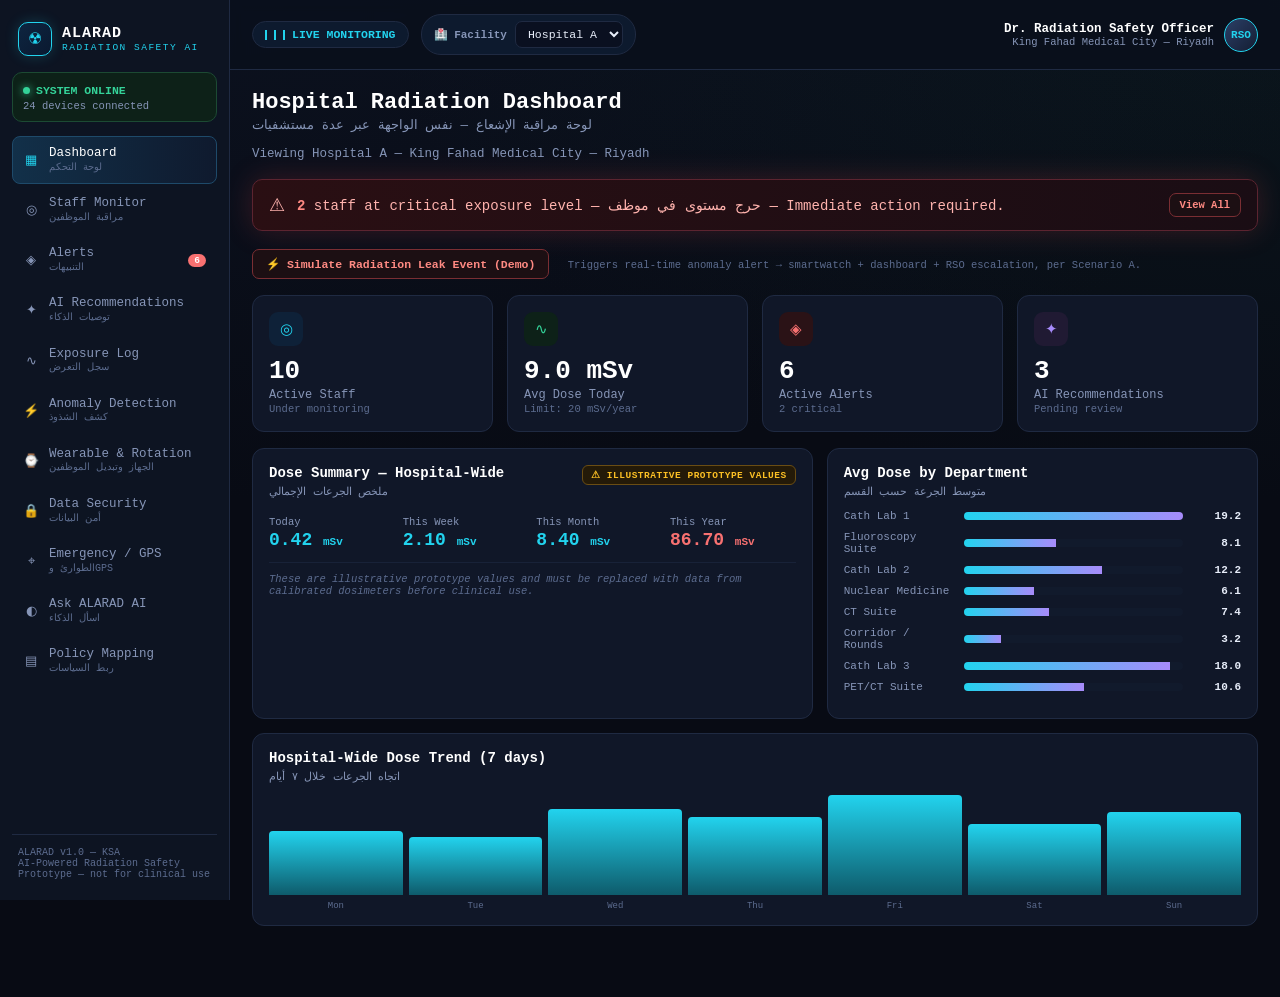
==== commit 1ad32d73: "Add multi-facility support, wearable identification, AI inputs, data sources, and policy gaps Extend" ====
--- a/index.html
+++ b/index.html
@@ -47,11 +47,17 @@
   <!-- ================= MAIN ================= -->
   <div class="main">
     <div class="topbar">
-      <div class="live-pill"><span class="bar"></span><span class="bar"></span><span class="bar"></span> LIVE MONITORING</div>
+      <div style="display:flex;align-items:center;gap:12px;">
+        <div class="live-pill"><span class="bar"></span><span class="bar"></span><span class="bar"></span> LIVE MONITORING</div>
+        <div class="facility-switcher">
+          <label for="facilitySelect">🏥 Facility</label>
+          <select id="facilitySelect"></select>
+        </div>
+      </div>
       <div class="profile">
         <div style="text-align:right;">
           <div class="name">Dr. Radiation Safety Officer</div>
-          <div class="role">King Fahad Medical City</div>
+          <div class="role" id="profileFacility">King Fahad Medical City</div>
         </div>
         <div class="avatar">RSO</div>
       </div>
@@ -60,7 +66,8 @@
     <!-- ============ DASHBOARD ============ -->
     <div class="view active" id="view-dashboard">
       <h1 class="page-title">Hospital Radiation Dashboard</h1>
-      <p class="page-sub ar">لوحة مراقبة الإشعاع — مستشفى الملك فهد الطبي</p>
+      <p class="page-sub ar">لوحة مراقبة الإشعاع — نفس الواجهة عبر عدة مستشفيات</p>
+      <p class="page-sub" id="facilityContext" style="margin-top:-4px;"></p>
 
       <div class="crit-banner" id="critBanner" style="display:none;">
         <span class="ico">⚠</span>
@@ -116,7 +123,7 @@
       <p class="page-sub ar">مراقبة الموظفين</p>
       <div class="card">
         <table>
-          <thead><tr><th>Staff / Employee ID</th><th>Role</th><th>Department</th><th>Today's Dose</th><th>Cumulative (yr)</th><th>Status</th><th></th></tr></thead>
+          <thead><tr><th>Staff / Employee ID</th><th>Role</th><th>Department</th><th>Wearable ID</th><th>Current Shift</th><th>Radiation Dose (Today)</th><th>Cumulative (yr)</th><th>Status</th><th></th></tr></thead>
           <tbody id="staffTable"></tbody>
         </table>
       </div>
@@ -183,6 +190,13 @@
           <p>Production version: replace the baseline table with a trained time-series model (e.g. Prophet / LSTM) fitted on real dosimeter history, and replace the linear trend with the model's own forecast output — only <code>riskEngine.js</code> would need to change.</p>
         </div>
       </div>
+
+      <div class="card" style="margin-top:14px;">
+        <h3>AI Inputs — Personalized Risk Assessment</h3>
+        <div class="ar-title">مدخلات الذكاء الاصطناعي لتقييم المخاطر الشخصي</div>
+        <div class="sensor-grid" id="aiInputsGrid"></div>
+        <div class="foot-note">Radiation dose, exposure duration, and previous (cumulative) exposure already drive the computed model above. Heart rate, respiratory rate, and work shift are collected by the wearable (see Wearable & Rotation) but are proposed inputs — not yet wired into the risk model.</div>
+      </div>
     </div>
 
     <!-- ============ WEARABLE & ROTATION ============ -->
@@ -216,6 +230,14 @@
     <div class="view" id="view-security">
       <h1 class="page-title">Data Security</h1>
       <p class="page-sub ar">أمن البيانات — الاتصال الآمن، التشفير، والتحقق من الهوية</p>
+
+      <div class="card" style="margin-bottom:14px;">
+        <div style="display:flex;justify-content:space-between;align-items:center;flex-wrap:wrap;gap:10px;">
+          <div><h3 style="margin:0;">Proposed Security Architecture</h3><div class="ar-title">البنية الأمنية المقترحة</div></div>
+          <span class="tag-proposed">PROPOSED — NOT YET IMPLEMENTED IN PRODUCTION</span>
+        </div>
+        <div class="sensor-grid" id="securityArchGrid" style="margin-top:10px;"></div>
+      </div>
 
       <div class="sec-grid" style="margin-bottom:14px;">
         <div class="sec-card">
@@ -256,6 +278,15 @@
           <span class="ico">ℹ</span>
           <div><b>AI scope:</b> the AI engine outputs a risk score, forecast, or alert/recommendation only. It never outputs a medical diagnosis or treatment decision — all clinical and safety decisions remain with the Radiation Safety Officer and qualified staff.</div>
         </div>
+      </div>
+
+      <div class="card" style="margin-bottom:14px;">
+        <div style="display:flex;justify-content:space-between;align-items:center;flex-wrap:wrap;gap:10px;">
+          <div><h3 style="margin:0;">Data Sources</h3><div class="ar-title">مصادر البيانات ونوع كل مصدر</div></div>
+          <span class="tag-proposed">PROTOTYPE MAPPING — NOT LIVE INTEGRATIONS</span>
+        </div>
+        <div id="dataSourcesList" style="margin-top:6px;"></div>
+        <div class="foot-note">Proposed standardized exchange format: <b>JSON</b> — see the payload example below.</div>
       </div>
 
       <div class="card">
@@ -375,6 +406,12 @@
           <p>Model outputs (predicted dose, risk level, anomaly flags) are checked against dose limits; high-risk alerts are reviewed by a Radiation Safety Officer before escalation — enforced in this prototype via the "Report to Radiation Safety Officer" action on the Emergency / GPS page.</p>
         </div>
       </div>
+
+      <div class="card" style="margin-top:14px;">
+        <h3>Identified Policy Gaps</h3>
+        <div class="ar-title">الثغرات التنظيمية المحددة</div>
+        <div id="policyGapsList"></div>
+      </div>
     </div>
 
   </div>
--- a/css/styles.css
+++ b/css/styles.css
@@ -381,3 +381,31 @@
 .flow-box.risk{border-color:#6a2530;}
 .flow-box.risk .ft{color:var(--red);}
 .flow-arrow2{color:var(--cyan);font-size:16px;}
+
+/* ===== Facility switcher ===== */
+.facility-switcher{display:flex;align-items:center;gap:8px;background:#0d1a2e;border:1px solid var(--border);padding:6px 12px;border-radius:20px;}
+.facility-switcher label{font-size:11px;color:var(--muted);font-weight:600;white-space:nowrap;}
+.facility-switcher select{
+  background:#0a1020;border:1px solid var(--border);border-radius:7px;color:var(--text);
+  padding:5px 8px;font-family:var(--mono);font-size:11.5px;
+}
+.facility-switcher select:focus{outline:none;border-color:var(--cyan);}
+
+/* ===== Proposed / not-yet-implemented badge ===== */
+.tag-proposed{
+  background:#201a33;border:1px solid #4a3a6a;color:var(--purple);
+  font-size:9.5px;font-weight:700;padding:3px 8px;border-radius:6px;letter-spacing:.5px;display:inline-block;
+}
+
+/* ===== Data source mapping rows ===== */
+.datasrc-row{display:flex;align-items:center;gap:10px;padding:9px 0;border-bottom:1px solid var(--border-soft);font-size:11.5px;}
+.datasrc-row:last-child{border-bottom:none;}
+.datasrc-row .dsi{font-size:15px;width:22px;text-align:center;flex:none;}
+.datasrc-row .dsn{font-weight:700;color:#fff;width:190px;flex:none;}
+.datasrc-row .dsp{color:var(--muted);}
+
+/* ===== Policy gap items ===== */
+.gap-item{padding:10px 0;border-bottom:1px solid var(--border-soft);}
+.gap-item:last-child{border-bottom:none;}
+.gap-item .gt{font-weight:700;color:#fff;font-size:12px;margin-bottom:3px;}
+.gap-item .gd{font-size:11px;color:var(--muted);line-height:1.6;}
